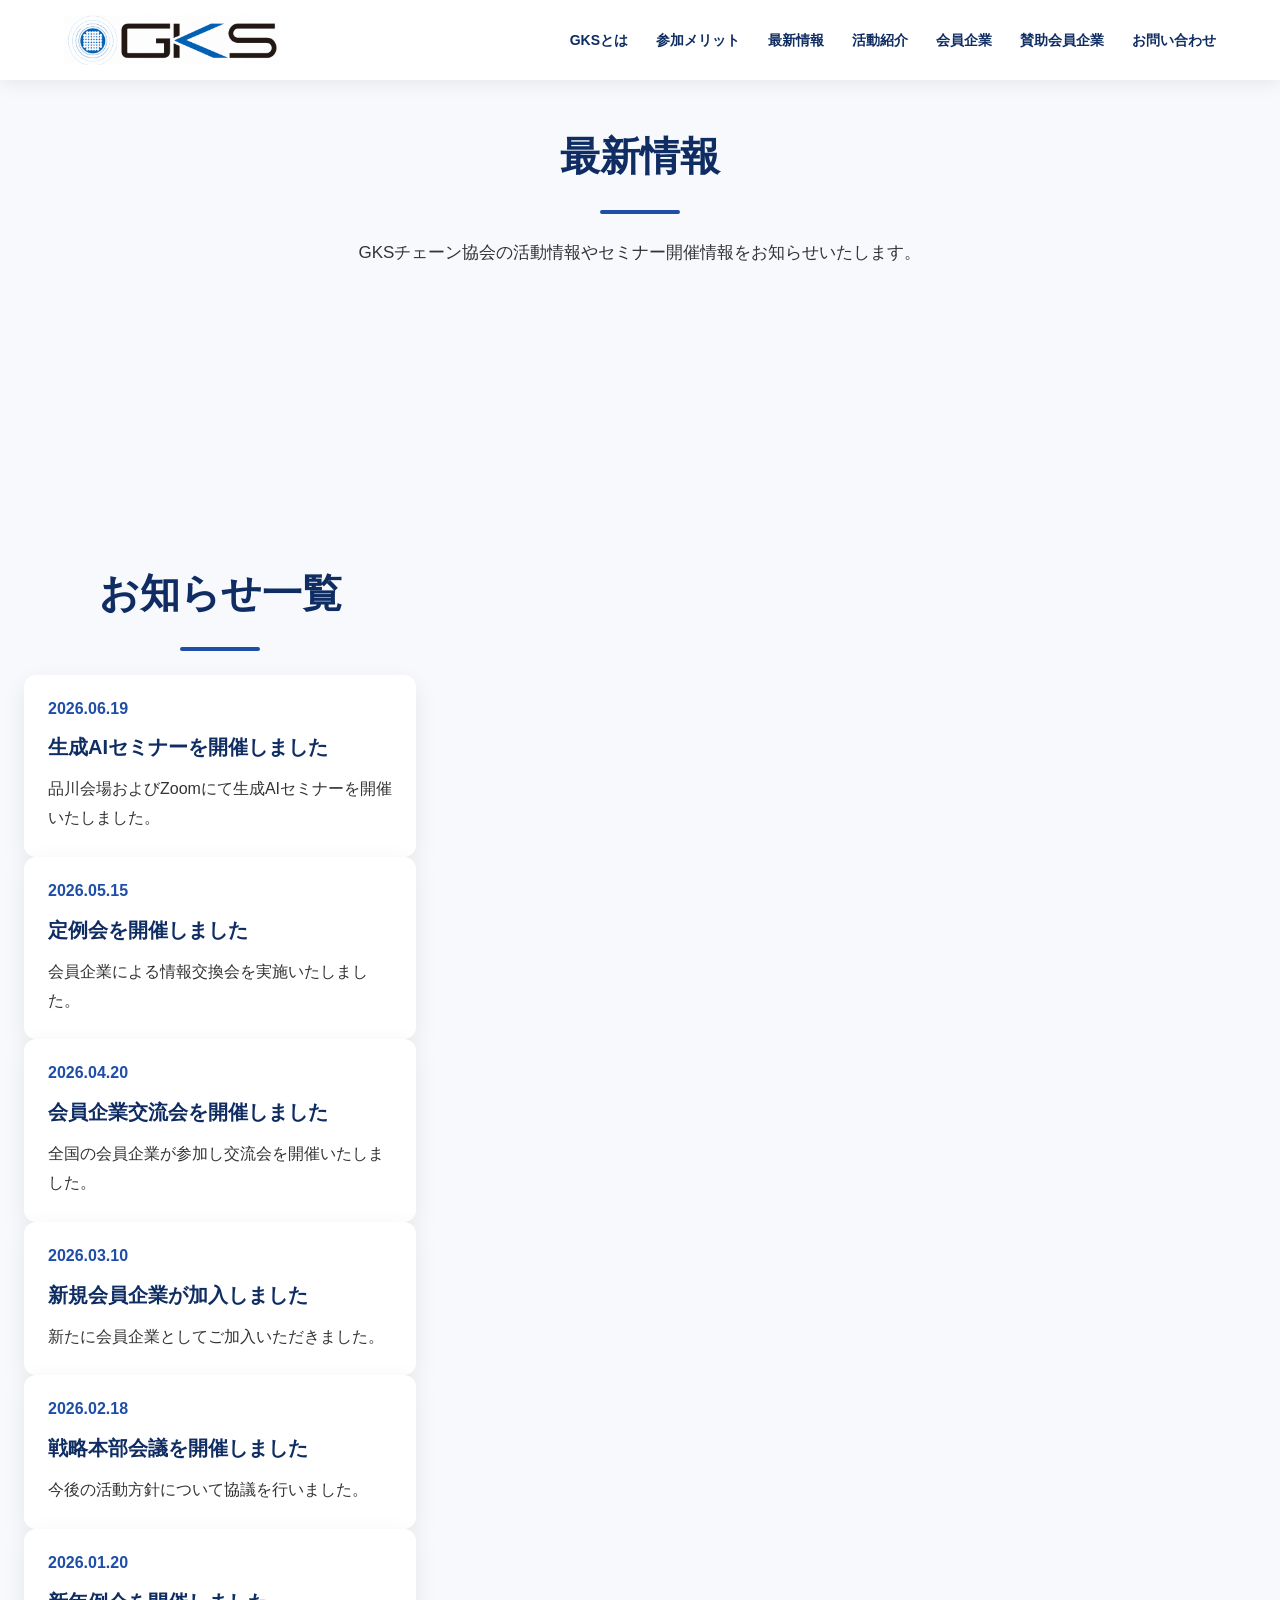
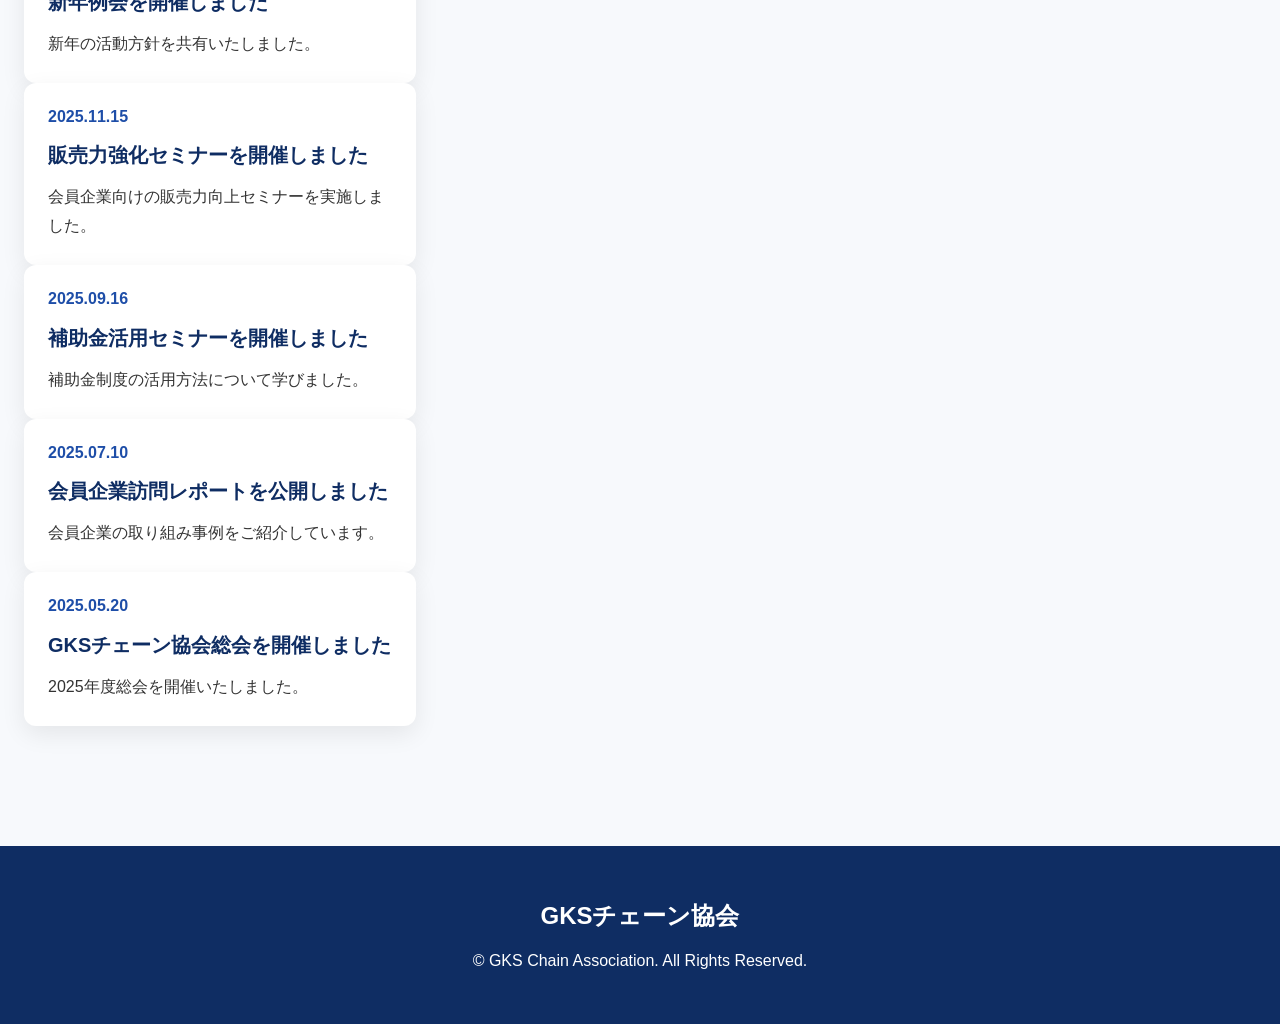
==== docs/news.html @ 20825636 "ニュース一覧" ====
<!DOCTYPE html>
<html lang="ja">

<head>
  <meta charset="UTF-8">
  <meta name="viewport" content="width=device-width, initial-scale=1.0">
  <title>GKSチェーン協会</title>
  <link rel="stylesheet" href="css/style.css">
  <link rel="stylesheet" href="css/organization.css">
</head>

<body>

  <!-- ヘッダー -->
  <header class="site-header">
    <div class="header-inner">
      <h1 class="logo">
        <a href="index.html">
          <img src="image/logo/logo.png" alt="GKSチェーン協会">
        </a>
      </h1>

      <button class="hamburger">
        <span></span>
        <span></span>
        <span></span>
      </button>

      <nav class="global-nav">
        <ul>
          <li><a href="index.html#about">GKSとは</a></li>
          <li><a href="index.html#merit">参加メリット</a></li>
          <li><a href="index.html#news">最新情報</a></li>
          <li><a href="index.html#activity">活動紹介</a></li>
          <li><a href="index.html#member-list">会員企業</a></li>
          <li><a href="index.html#support-member">賛助会員企業</a></li>
          <li><a href="index.html#contact">お問い合わせ</a></li>
        </ul>
      </nav>
    </div>
  </header>



  <main>

    <section class="page-fv">

      <div class="section-inner">

        <h2>最新情報</h2>

        <p>
          GKSチェーン協会の活動情報やセミナー開催情報をお知らせいたします。
        </p>

      </div>

    </section>

    <section class="news-list">

      <div class="section-inner">

        <h2>お知らせ一覧</h2>

        <article class="news-item">
          <time datetime="2026-06-19">2026.06.19</time>
          <h3><a href="news/20260619.html">生成AIセミナーを開催しました</a></h3>
          <p>品川会場およびZoomにて生成AIセミナーを開催いたしました。</p>
        </article>

        <article class="news-item">
          <time datetime="2026-05-15">2026.05.15</time>
          <h3><a href="news/20260515.html">定例会を開催しました</a></h3>
          <p>会員企業による情報交換会を実施いたしました。</p>
        </article>

        <article class="news-item">
          <time datetime="2026-04-20">2026.04.20</time>
          <h3><a href="news/20260420.html">会員企業交流会を開催しました</a></h3>
          <p>全国の会員企業が参加し交流会を開催いたしました。</p>
        </article>

        <article class="news-item">
          <time datetime="2026-03-10">2026.03.10</time>
          <h3><a href="news/20260310.html">新規会員企業が加入しました</a></h3>
          <p>新たに会員企業としてご加入いただきました。</p>
        </article>

        <article class="news-item">
          <time datetime="2026-02-18">2026.02.18</time>
          <h3><a href="news/20260218.html">戦略本部会議を開催しました</a></h3>
          <p>今後の活動方針について協議を行いました。</p>
        </article>

        <article class="news-item">
          <time datetime="2026-01-20">2026.01.20</time>
          <h3><a href="news/20260120.html">新年例会を開催しました</a></h3>
          <p>新年の活動方針を共有いたしました。</p>
        </article>

        <article class="news-item">
          <time datetime="2025-11-15">2025.11.15</time>
          <h3><a href="news/20251115.html">販売力強化セミナーを開催しました</a></h3>
          <p>会員企業向けの販売力向上セミナーを実施しました。</p>
        </article>

        <article class="news-item">
          <time datetime="2025-09-16">2025.09.16</time>
          <h3><a href="news/20250916.html">補助金活用セミナーを開催しました</a></h3>
          <p>補助金制度の活用方法について学びました。</p>
        </article>

        <article class="news-item">
          <time datetime="2025-07-10">2025.07.10</time>
          <h3><a href="news/20250710.html">会員企業訪問レポートを公開しました</a></h3>
          <p>会員企業の取り組み事例をご紹介しています。</p>
        </article>

        <article class="news-item">
          <time datetime="2025-05-20">2025.05.20</time>
          <h3><a href="news/20250520.html">GKSチェーン協会総会を開催しました</a></h3>
          <p>2025年度総会を開催いたしました。</p>
        </article>

      </div>


    </section>

  </main>


  <!-- フッター -->
  <footer class="site-footer">
    <div class="footer-inner">

      <p>GKSチェーン協会</p>

      <nav class="footer-nav">
      </nav>

      <p>&copy; GKS Chain Association. All Rights Reserved.</p>

    </div>
  </footer>
  <script src="js/script.js"></script>
</body>

</html>
---- docs/css/style.css ----
:root {
  --main: #0f2d63;
  --sub: #1e4ea8;
  --accent: #f28c28;
  --bg: #f7f8fa;
  --text: #333333;
  --white: #ffffff;
  --shadow: 0 8px 24px rgba(0, 0, 0, 0.08);
}

* {
  margin: 0;
  padding: 0;
  box-sizing: border-box;
}

html {
  scroll-behavior: smooth;
}

body {
  font-family: "Yu Gothic", "YuGothic", "Noto Sans JP", sans-serif;
  color: var(--text);
  line-height: 1.8;
  background: var(--white);
}

img {
  max-width: 100%;
  display: block;
}

a {
  color: inherit;
  text-decoration: none;
}

ul {
  list-style: none;
}

.sp-only {
  display: none;
}

/* ヘッダー */
.site-header {
  position: fixed;
  top: 0;
  left: 0;
  width: 100%;
  height: 80px;
  background: var(--white);
  z-index: 1000;
  box-shadow: 0 3px 18px rgba(0, 0, 0, 0.08);
}

.header-inner {
  max-width: 1200px;
  height: 100%;
  margin: 0 auto;
  padding: 0 24px;
  display: flex;
  justify-content: space-between;
  align-items: center;
}

.logo {
  font-size: 24px;
  color: var(--main);
  font-weight: 700;
  letter-spacing: 0.05em;
}

.global-nav ul {
  display: flex;
  gap: 28px;
}

.global-nav a {
  position: relative;
  font-size: 14px;
  font-weight: 700;
  color: var(--main);
}

.global-nav a::after {
  content: "";
  position: absolute;
  left: 0;
  bottom: -10px;
  width: 0;
  height: 3px;
  background: var(--sub);
  transition: width 0.3s ease;
}

.global-nav a:hover::after {
  width: 100%;
}


.hamburger {
  display: none;

  width: 40px;
  height: 40px;

  background: none;
  border: none;

  padding: 0;

  position: relative;

  cursor: pointer;
}

.hamburger span {
  position: absolute;

  left: 6px;

  width: 28px;
  height: 3px;

  background: var(--main);

  transition: .3s;
}

.hamburger span:nth-child(1) {
  top: 10px;
}

.hamburger span:nth-child(2) {
  top: 18px;
}

.hamburger span:nth-child(3) {
  top: 26px;
}

.menu-overlay {
  position: fixed;
  inset: 0;

  background: rgba(0, 0, 0, .4);

  opacity: 0;
  visibility: hidden;

  transition: .3s;
}

.hamburger:hover {
  background: rgba(30, 78, 168, .08);
  border-radius: 8px;
}

@media (max-width:900px) {

  .site-header {
    position: relative;
  }

  .hamburger {

    display: block;

    position: absolute;

    top: 25px;
    right: 20px;

    z-index: 1001;

  }

  .global-nav {
    position: fixed;

    top: 80px;
    right: -100%;

    width: 280px;
    height: calc(100vh - 80px);

    background: #fff;

    transition: .3s;

    box-shadow: -5px 0 20px rgba(0, 0, 0, .1);
  }

  .global-nav.active {
    right: 0;
  }

  .global-nav ul {
    flex-direction: column;

    padding: 40px 20px;
  }

  .global-nav li {
    border-bottom: 1px solid #eee;
  }

  .global-nav a {
    display: block;
    padding: 15px 0;
  }

  .sp-only {
    display: block;
  }

  .fv-text {
    text-align: center;
  }
}


/* ロゴ */
.logo img {
  height: 50px;
  width: auto;
}


/* ファーストビュー */
.fv {
  position: relative;
  height: 700px;
  margin-top: 80px;
  overflow: hidden;
  display: flex;
  align-items: center;
}

.fv-slider {
  position: absolute;
  inset: 0;
  z-index: 1;
}

.fv-slider img {
  position: absolute;
  inset: 0;
  width: 100%;
  height: 100%;
  object-fit: cover;
}

.fv::before {
  content: "";
  position: absolute;
  inset: 0;
  background: rgba(255, 255, 255, 0.65);
  z-index: 2;
}

.fv::after {
  content: "";
  position: absolute;
  inset: 0;
  background-image: radial-gradient(var(--sub) 1px, transparent 1px);
  background-size: 18px 18px;
  opacity: 0.18;
  z-index: 3;
}

.fv-text {
  position: relative;
  z-index: 4;
  max-width: 1200px;
  width: 100%;
  margin: 0 auto;
  padding: 0 24px;
  color: var(--main);
  text-align: left;
}

.fv-text h2 {
  text-align: left;
}

.fv-text p:first-child {
  font-size: 22px;
  font-weight: 700;
  margin-bottom: 18px;
}

.fv-text h2 {
  font-size: 56px;
  line-height: 1.4;
  margin-bottom: 24px;
  letter-spacing: 0.08em;
}

.fv-text p {
  font-size: 18px;
  font-weight: 600;
  margin-bottom: 32px;
}

.fv h2::after {
  content: none;
}

/* ボタン */
.btn,
button {
  display: inline-block;
  background: var(--main);
  color: var(--white);
  padding: 14px 36px;
  border-radius: 4px;
  font-weight: 700;
  border: none;
  cursor: pointer;
  transition: 0.3s ease;
}

.btn:hover,
button:hover {
  background: var(--sub);
  transform: translateY(-3px);
}

/* 共通 */
section {
  padding: 120px 24px;
}

.section-inner {
  max-width: 1200px;
  margin: 0 auto;
}

section h2 {
  text-align: center;
  font-size: 40px;
  color: var(--main);
  margin-bottom: 24px;
  position: relative;
}

section h2::after {
  content: "";
  display: block;
  width: 80px;
  height: 4px;
  background: var(--sub);
  margin: 18px auto 0;
  border-radius: 2px;
}

section>.section-inner>p {
  text-align: center;
  margin-bottom: 48px;
  font-size: 17px;
}

/* カード共通 */
.news-item,
.merit-item,
.activity-list article,
.member-block,
.history-list article,
.ai-list article {
  background: var(--white);
  border-radius: 12px;
  box-shadow: var(--shadow);
  overflow: hidden;
  transition: 0.3s ease;
}

.news-item:hover,
.merit-item:hover,
.activity-list article:hover,
.member-block:hover,
.history-list article:hover,
.ai-list article:hover {
  transform: translateY(-8px);
}

/* 最新情報 */
.news {
  background: var(--bg);
}

.news-list {
  display: grid;
  grid-template-columns: repeat(3, 1fr);
  gap: 28px;
}

.news-item {
  padding-bottom: 24px;
}

.news-item img {
  width: 100%;
  height: 220px;
  object-fit: cover;
}

.news-item time {
  display: block;
  color: var(--sub);
  font-weight: 700;
  padding: 20px 24px 6px;
}

.news-item h3 {
  color: var(--main);
  font-size: 20px;
  padding: 0 24px;
  margin-bottom: 10px;
}

.news-item p {
  padding: 0 24px;
}



/* GKSとは */
.about-content {
  display: grid;
  grid-template-columns: 1fr 1fr;
  gap: 56px;
  align-items: center;
}

.about-text p {
  font-size: 18px;
  font-weight: 400;
  margin-bottom: 24px;
}

.about-images {
  position: relative;
  min-height: 420px;
}

.about-images img {
  width: 78%;
  height: 280px;
  object-fit: cover;
  border-radius: 12px;
  box-shadow: var(--shadow);
}

.about-images img:nth-child(2) {
  position: absolute;
  right: 0;
  bottom: 0;
}

.about {
  position: relative;
  overflow: hidden;
}

.about {
  position: relative;
  overflow: hidden;
}

.about::before {
  content: "";

  position: absolute;

  width: 1000px;
  height: 1000px;

  background: url("../image/logo/logo02.png") center/contain no-repeat;

  opacity: 0.2;

  left: -230px;
  top: 50%;

  transform: translateY(-50%);

  pointer-events: none;

  z-index: 0;
}

.about .section-inner {
  position: relative;
  z-index: 1;
}




/* 参加メリット */
.merit {
  background: var(--bg);
}

.merit-list {
  display: grid;
  grid-template-columns: repeat(4, 1fr);
  gap: 24px;
}

.merit-item {
  padding: 28px;
  text-align: center;
}

.merit-item img {
  width: 70%;
  height: 150px;
  object-fit: contain;
  margin: 0 auto 22px;
}

.merit-item h3 {
  color: var(--main);
  font-size: 20px;
  margin-bottom: 12px;
}



/* 活動紹介 */
.activity-list {
  display: grid;
  grid-template-columns: repeat(4, 1fr);
  gap: 24px;
}

.activity-list article {
  text-align: center;
}

.activity-list img {
  width: 100%;
  height: 170px;

  object-fit: cover;

  filter: grayscale(.95) saturate(.7);

  transition: .4s ease;
  image-rendering: auto;
}

.activity-list article:hover img {
  filter: grayscale(0) saturate(1);

  transform: scale(1.05);
}




.activity-list article:hover img {
  transform: scale(1.05);
}

.activity-list h3 {
  color: var(--main);
  padding: 18px;
  font-size: 18px;
}



/* 会員企業 */
.member {
  background: var(--bg);
}

.member .section-inner {
  display: grid;
  grid-template-columns: 1fr 1fr;
  gap: 32px;
}

.member h2 {
  grid-column: 1 / -1;
}

.member-block {
  padding: 30px;
  text-align: center;
}



.member-block img {
  width: 80%;
  height: 260px;
  object-fit: contain;
  margin: 0 auto 22px;
}

.member-block h3 {
  color: var(--main);
  font-size: 24px;
  margin-bottom: 12px;
}

.network-lead {
  grid-column: 1 / -1;
  text-align: center;

  max-width: 800px;

  margin: 40px auto 0;

  line-height: 1.8;

  color: #666;

  font-size: 18px;
}


/* =====================================
   協会の歴史
===================================== */

.history {
  padding: 100px 20px;
  background: #F7F9FD;
}

.history h2 {
  text-align: center;
  font-size: 42px;
  color: #0F2D63;
  margin-bottom: 20px;
}

.history-lead {
  text-align: center;
  max-width: 800px;
  margin: 0 auto 80px;

  line-height: 1.8;
  color: #666;
}


/* =====================================
   タイムライン
===================================== */

.history-timeline {
  position: relative;

  display: grid;
  grid-template-columns: repeat(3, 1fr);

  gap: 50px;
}

.history-line {
  position: absolute;

  top: 365px;

  left: 16%;
  right: 16%;

  height: 4px;

  background: #2F58C9;

  z-index: 1;
}


/* =====================================
   カード
===================================== */

.history-card {
  position: relative;

  background: #fff;

  border-radius: 24px;

  overflow: hidden;

  box-shadow: 0 10px 30px rgba(0, 0, 0, .08);

  z-index: 2;

  transition: .3s;
}

.history-card:hover {
  transform: translateY(-5px);
}

.history-card img {
  width: 100%;
  height: 320px;

  object-fit: cover;

  display: block;
}


/* =====================================
   過去・現在・未来
===================================== */

.history-stage {
  display: inline-block;

  margin: 25px auto 0;

  padding: 10px 28px;

  background: #2F58C9;

  color: #fff;

  border-radius: 999px;

  font-size: 18px;
  font-weight: 700;

  position: relative;

  left: 50%;
  transform: translateX(-50%);
}


/* =====================================
   本文
===================================== */

.history-card-body {
  padding: 30px 40px 45px;
}

.history-card h3 {
  text-align: center;

  font-size: 24px;
  color: #0F2D63;

  margin-bottom: 25px;

  line-height: 1.4;
}

.history-card p {
  text-align: center;

  line-height: 2;

  color: #666;

  font-size: 16px;
}


/* =====================================
   下部メッセージ
===================================== */

.history-point {
  margin-top: 35px;

  background: #EEF3FF;

  border-radius: 16px;

  padding: 18px;

  text-align: center;

  color: #0F2D63;

  font-weight: 700;

  font-size: 18px;
}


/* =====================================
   締めメッセージ
===================================== */

.history-message {
  max-width: 750px;

  margin: 80px auto 0;

  text-align: center;

  color: #0F2D63;

  font-size: 24px;
  font-weight: 700;

  line-height: 1.8;
}


/* =====================================
   タブレット
===================================== */

@media(max-width:1024px) {

  .history-timeline {
    grid-template-columns: 1fr;
  }

  .history-line {
    display: none;
  }

  .history-card h3 {
    font-size: 32px;
  }

}


/* =====================================
   スマホ
===================================== */

@media(max-width:768px) {

  .history {
    padding: 70px 20px;
  }

  .history h2 {
    font-size: 30px;
  }

  .history-lead {
    margin-bottom: 50px;
  }

  .history-card img {
    height: 220px;
  }

  .history-stage {
    font-size: 16px;
    padding: 8px 20px;
  }

  .history-card-body {
    padding: 25px 20px 30px;
  }

  .history-card h3 {
    font-size: 24px;
  }

  .history-card p {
    font-size: 15px;
  }

  .history-point {
    font-size: 15px;
    padding: 15px;
  }

  .history-message {
    max-width: 700px;

    margin: 80px auto 0;

    text-align: center;

    color: #0F2D63;

    font-size: 24px;
    font-weight: 700;

    line-height: 1.8;
  }

}







/* 会長メッセージ */
.chairman {
  background: var(--bg);
}

.chairman-content {
  display: grid;
  grid-template-columns: 4fr 6fr;
  gap: 48px;
  align-items: center;
  background: var(--white);
  padding: 48px;
  border-radius: 16px;
  box-shadow: var(--shadow);
}

.chairman-content img {
  width: 100%;
  height: 360px;
  object-fit: cover;
  border-radius: 12px;
}

.chairman-text p {
  font-size: 18px;
  margin-bottom: 22px;
}

/* お問い合わせ */
.contact form {
  max-width: 800px;
  margin: 0 auto;
  background: var(--white);
  padding: 48px;
  border-radius: 16px;
  box-shadow: var(--shadow);
}

.contact form div {
  margin-bottom: 24px;
}

.contact label {
  display: block;
  font-weight: 700;
  color: var(--main);
  margin-bottom: 8px;
}

.contact input,
.contact textarea {
  width: 100%;
  padding: 14px 16px;
  border: 1px solid #d8dde8;
  border-radius: 8px;
  font-size: 16px;
}

.contact textarea {
  height: 160px;
}

.contact input:focus,
.contact textarea:focus {
  outline: none;
  border-color: var(--sub);
  box-shadow: 0 0 0 3px rgba(30, 78, 168, 0.15);
}

.contact button {
  width: 100%;
  font-size: 17px;
}

/* フッター */
.site-footer {
  background: var(--main);
  color: var(--white);
  padding: 48px 24px;
  text-align: center;
}

.site-footer p:first-child {
  font-size: 24px;
  font-weight: 700;
  margin-bottom: 10px;
}

/* レスポンシブ */
@media (max-width: 900px) {
  .site-header {
    height: auto;
  }

  .header-inner {
    display: flex;
    justify-content: center;
    align-items: center;
    padding: 18px 24px;
  }

  .logo {
    margin: 0 auto;
  }

  .logo img {
    height: 38px;
  }

  .global-nav ul {
    flex-wrap: wrap;
    justify-content: center;
    gap: 16px;
  }

  .fv {
    margin-top: 0px;
    height: 620px;
  }

  .fv-text h2 {
    font-size: 40px;
  }

  .news-list,
  .merit-list,
  .activity-list,
  .history-list,
  .ai-list,
  .about-content,
  .member .section-inner,
  .chairman-content {
    grid-template-columns: 1fr;
  }

  .about-images {
    min-height: auto;
  }

  .about-images img,
  .about-images img:nth-child(2) {
    position: static;
    width: 100%;
    margin-bottom: 20px;
  }

  section {
    padding: 80px 20px;
  }

  .fv-text {
    text-align: center;
  }

  .fv-text h2 {
    text-align: center;
  }








}

@media (max-width: 600px) {
  .logo {
    font-size: 20px;
  }

  .global-nav a {
    font-size: 13px;
  }

  .fv {
    height: 560px;
  }

  .fv-text h2 {
    font-size: 32px;
  }

  .fv-text p {
    font-size: 16px;
  }

  section h2 {
    font-size: 30px;
  }

  .contact form,
  .chairman-content {
    padding: 28px;
  }

}


.fadein {
  opacity: 0;
  transform: translateY(40px);

  transition: 1s;
}

.fadein.show {
  opacity: 1;
  transform: translateY(0);
}
---- docs/css/organization.css ----
/* ===================================
   Organization Page
=================================== */

* {
    margin: 0;
    padding: 0;
    box-sizing: border-box;
}

body {
    font-family: "Yu Gothic", "YuGothic", sans-serif;
    line-height: 1.8;

    color: #333;
    background: #f7f9fc;
}

.container {
    width: 90%;
    max-width: 1200px;
    margin: auto;
}

/* ===================================
   Header
=================================== */

.page-header {
    padding: 120px 0 80px;

    text-align: center;

    background: #fff;
}

.page-header h1 {
    font-size: clamp(2rem, 4vw, 3rem);

    color: #0F2D63;

    margin-bottom: 20px;
}

.page-header p {
    max-width: 700px;

    margin: auto;

    color: #666;
}

/* ===================================
   General
=================================== */

.organization {
    padding: 80px 0;
}

/* ===================================
   Cards
=================================== */

.org-card {
    background: #fff;

    border-radius: 20px;

    padding: 30px;

    text-align: center;

    box-shadow: 0 10px 30px rgba(0, 0, 0, .05);

    transition: .3s;
}

.org-card:hover {
    transform: translateY(-5px);
}

.org-card h2,
.org-card h3 {
    color: #0F2D63;
}

.org-card p {
    color: #666;
}

.general {
    max-width: 500px;
    margin: 0 auto 60px;
}

/* ===================================
   Top Area
=================================== */

.org-top {
    display: grid;

    grid-template-columns:
        repeat(3, 1fr);

    gap: 30px;

    margin-bottom: 60px;
}

/* ===================================
   Strategy
=================================== */

.strategy {
    margin-bottom: 60px;
}

.strategy h2 {
    margin-bottom: 10px;
}

.strategy>p {
    margin-bottom: 30px;
}

.sub-grid {
    display: grid;

    grid-template-columns:
        repeat(2, 1fr);

    gap: 20px;
}

.sub-grid div {
    background: #f7f9fc;

    padding: 20px;

    border-radius: 12px;
}

.sub-grid h4 {
    color: #0F2D63;

    margin-bottom: 5px;
}

/* ===================================
   Committees
=================================== */

.committee-area {
    display: grid;

    grid-template-columns:
        repeat(3, 1fr);

    gap: 30px;
}

.committee-card {
    background: #fff;

    padding: 35px;

    border-radius: 20px;

    box-shadow: 0 10px 30px rgba(0, 0, 0, .05);

    transition: .3s;
}

.committee-card:hover {
    transform: translateY(-5px);
}

.committee-card h3 {
    color: #0F2D63;

    margin-bottom: 15px;
}

/* ===================================
   Members
=================================== */

.member-list {
    padding: 100px 0;

    background: #fff;
}

.member-list h2 {
    text-align: center;

    margin-bottom: 50px;

    color: #0F2D63;
}

.member-grid {
    display: grid;

    grid-template-columns:
        repeat(4, 1fr);

    gap: 25px;
}

.member-card {
    background: #f7f9fc;

    padding: 25px;

    text-align: center;

    border-radius: 15px;

    transition: .3s;
}

.member-card:hover {
    transform: translateY(-3px);
}

.member-card h3 {
    color: #0F2D63;

    margin-bottom: 10px;
}

/* ===================================
   Footer
=================================== */

footer {
    padding: 40px 0;

    text-align: center;

    background: #0F2D63;

    color: #fff;
}

/* ===================================
   Responsive
=================================== */

@media(max-width:768px) {

    .org-top {
        grid-template-columns: 1fr;
    }

    .committee-area {
        grid-template-columns: 1fr;
    }

    .member-grid {
        grid-template-columns: 1fr;
    }

    .sub-grid {
        grid-template-columns: 1fr;
    }

    .page-header {
        padding: 100px 0 60px;
    }

}
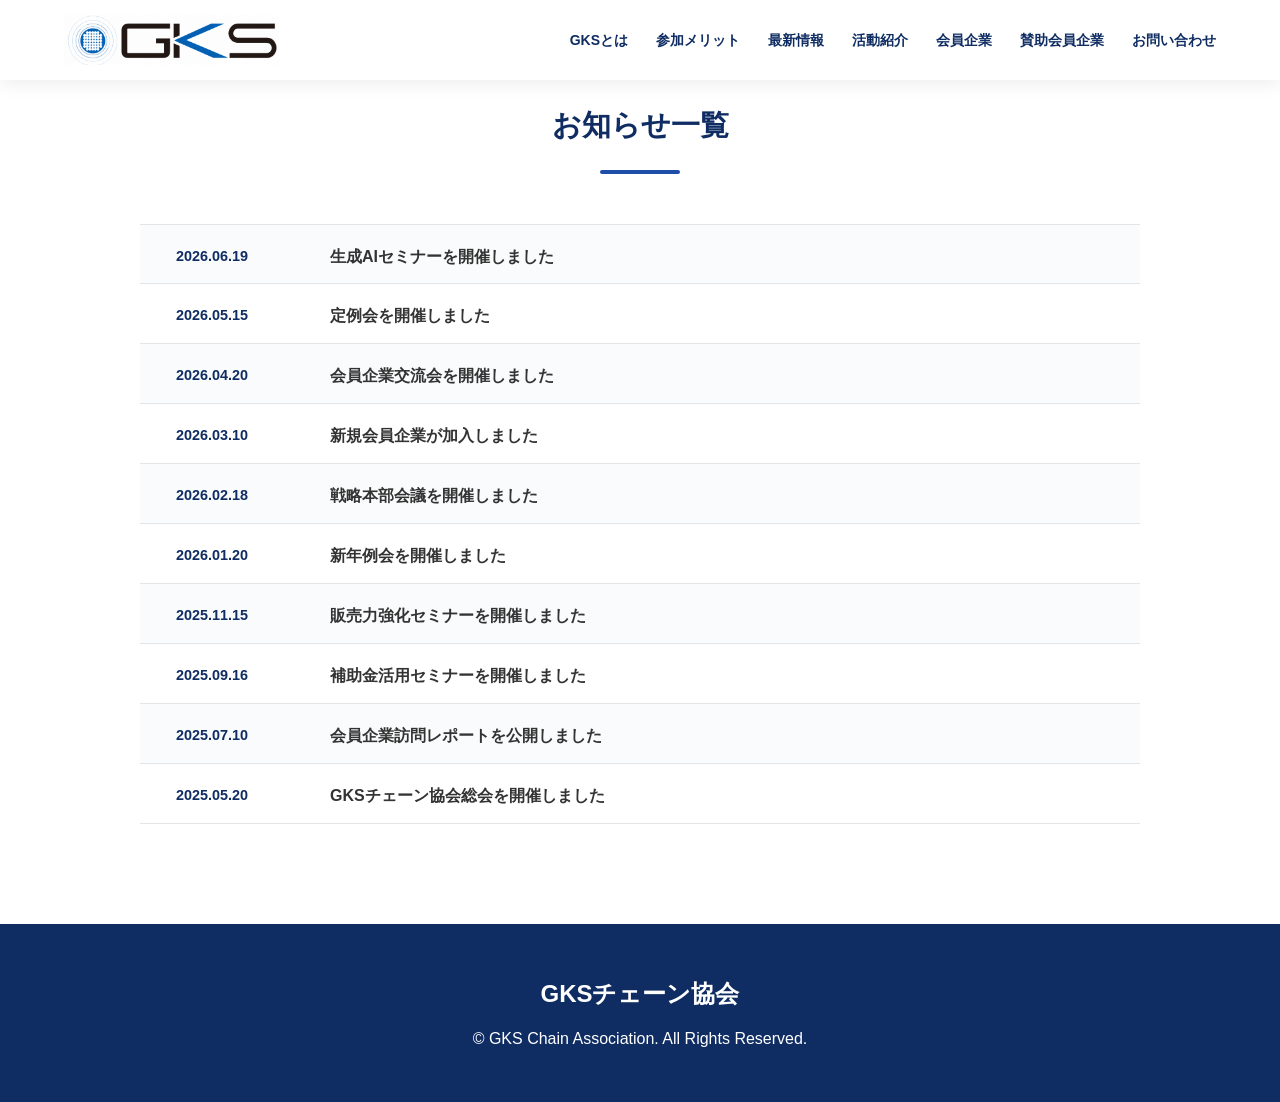
==== commit d2c0e881: "6/24最終調整" ====
--- a/docs/news.html
+++ b/docs/news.html
@@ -6,7 +6,7 @@
   <meta name="viewport" content="width=device-width, initial-scale=1.0">
   <title>GKSチェーン協会</title>
   <link rel="stylesheet" href="css/style.css">
-  <link rel="stylesheet" href="css/organization.css">
+  <link rel="stylesheet" href="css/news.css">
 </head>
 
 <body>
@@ -44,21 +44,7 @@
 
   <main>
 
-    <section class="page-fv">
-
-      <div class="section-inner">
-
-        <h2>最新情報</h2>
-
-        <p>
-          GKSチェーン協会の活動情報やセミナー開催情報をお知らせいたします。
-        </p>
-
-      </div>
-
-    </section>
-
-    <section class="news-list">
+    <section class="news-page">
 
       <div class="section-inner">
 
@@ -67,65 +53,54 @@
         <article class="news-item">
           <time datetime="2026-06-19">2026.06.19</time>
           <h3><a href="news/20260619.html">生成AIセミナーを開催しました</a></h3>
-          <p>品川会場およびZoomにて生成AIセミナーを開催いたしました。</p>
         </article>
 
         <article class="news-item">
           <time datetime="2026-05-15">2026.05.15</time>
           <h3><a href="news/20260515.html">定例会を開催しました</a></h3>
-          <p>会員企業による情報交換会を実施いたしました。</p>
         </article>
 
         <article class="news-item">
           <time datetime="2026-04-20">2026.04.20</time>
           <h3><a href="news/20260420.html">会員企業交流会を開催しました</a></h3>
-          <p>全国の会員企業が参加し交流会を開催いたしました。</p>
         </article>
 
         <article class="news-item">
           <time datetime="2026-03-10">2026.03.10</time>
           <h3><a href="news/20260310.html">新規会員企業が加入しました</a></h3>
-          <p>新たに会員企業としてご加入いただきました。</p>
         </article>
 
         <article class="news-item">
           <time datetime="2026-02-18">2026.02.18</time>
           <h3><a href="news/20260218.html">戦略本部会議を開催しました</a></h3>
-          <p>今後の活動方針について協議を行いました。</p>
         </article>
 
         <article class="news-item">
           <time datetime="2026-01-20">2026.01.20</time>
           <h3><a href="news/20260120.html">新年例会を開催しました</a></h3>
-          <p>新年の活動方針を共有いたしました。</p>
         </article>
 
         <article class="news-item">
           <time datetime="2025-11-15">2025.11.15</time>
           <h3><a href="news/20251115.html">販売力強化セミナーを開催しました</a></h3>
-          <p>会員企業向けの販売力向上セミナーを実施しました。</p>
         </article>
 
         <article class="news-item">
           <time datetime="2025-09-16">2025.09.16</time>
           <h3><a href="news/20250916.html">補助金活用セミナーを開催しました</a></h3>
-          <p>補助金制度の活用方法について学びました。</p>
         </article>
 
         <article class="news-item">
           <time datetime="2025-07-10">2025.07.10</time>
           <h3><a href="news/20250710.html">会員企業訪問レポートを公開しました</a></h3>
-          <p>会員企業の取り組み事例をご紹介しています。</p>
         </article>
 
         <article class="news-item">
           <time datetime="2025-05-20">2025.05.20</time>
           <h3><a href="news/20250520.html">GKSチェーン協会総会を開催しました</a></h3>
-          <p>2025年度総会を開催いたしました。</p>
         </article>
 
       </div>
-
 
     </section>
 
--- a/docs/css/style.css
+++ b/docs/css/style.css
@@ -425,7 +425,10 @@
   padding: 0 24px;
 }
 
-
+.news-button {
+  text-align: center;
+  margin-top: 50px;
+}
 
 /* GKSとは */
 .about-content {
--- a/docs/css/news.css
+++ b/docs/css/news.css
@@ -0,0 +1,108 @@
+.news-page {
+    padding: 100px 0;
+}
+
+.news-page .section-inner {
+    max-width: 1000px;
+    margin: 0 auto;
+}
+
+.news-page h2 {
+    text-align: center;
+    margin-bottom: 50px;
+    font-size: 1.8rem;
+}
+
+/* =====================================
+   お知らせ一覧
+===================================== */
+
+.news-item {
+
+    display: grid;
+
+    grid-template-columns: 130px 1fr;
+
+    gap: 24px;
+
+    align-items: center;
+
+    padding: 12px;
+
+    border-bottom: 1px solid #e5e5e5;
+
+    background: transparent;
+
+    box-shadow: none;
+
+    border-radius: 0;
+
+    overflow: visible;
+
+    transition: none;
+}
+
+.news-item:first-of-type {
+    border-top: 1px solid #e5e5e5;
+}
+
+.news-item:nth-child(even) {
+    background: #fafbfc;
+}
+
+.news-item:hover {
+
+    background: inherit;
+
+    transform: none;
+}
+
+.news-item time {
+
+    color: #0F2D63;
+
+    font-size: 0.9rem;
+
+    font-weight: 700;
+
+    line-height: 1;
+}
+
+.news-item h3 {
+
+    margin: 0;
+
+    font-size: 1rem;
+
+    font-weight: 600;
+
+    line-height: 1.4;
+}
+
+.news-item h3 a {
+
+    color: #333;
+
+    text-decoration: none;
+}
+
+.news-item h3 a:hover {
+
+    text-decoration: underline;
+
+    color: #0F2D63;
+}
+
+.news-item p {
+    display: none;
+}
+
+.news-page .news-item {
+
+    height: 60px;
+}
+
+.news-item time {
+    position: relative;
+    top: -8px;
+}
